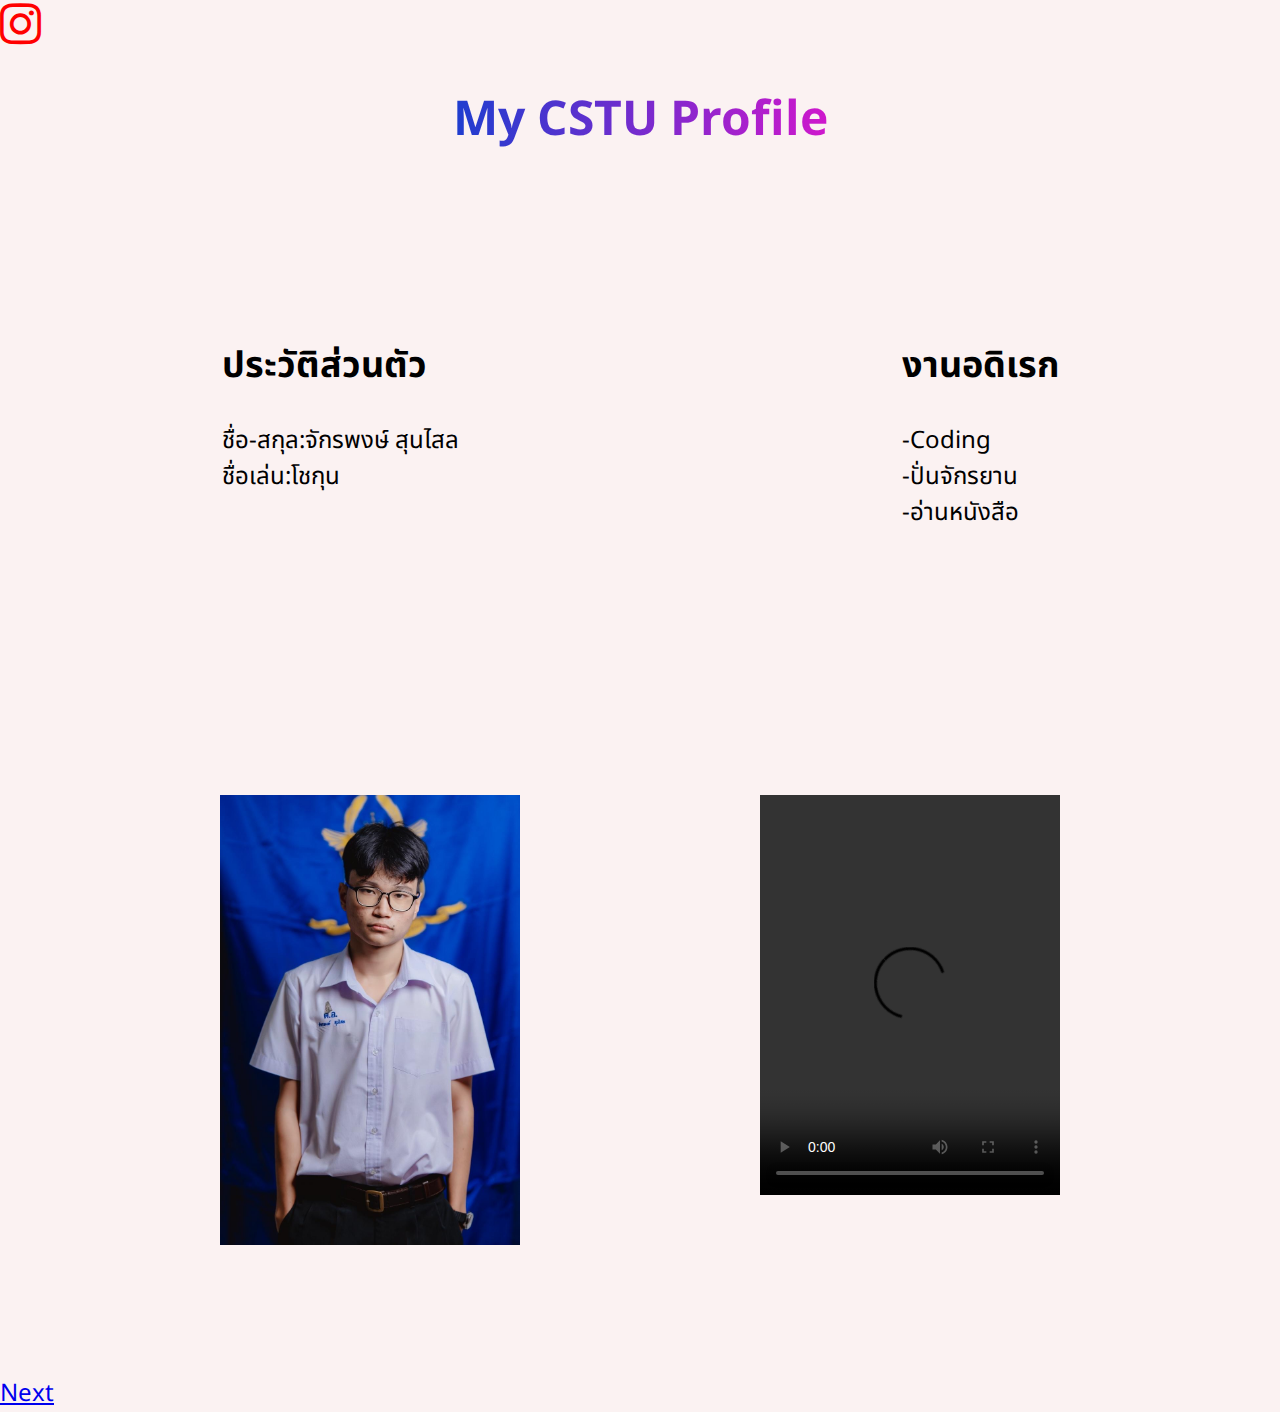
==== index.html @ 7c0a4682 "fix all file" ====
<!DOCTYPE html>
<html lang="en">
<head>
    <meta charset="UTF-8">
    <meta name="viewport" content="width=device-width, initial-scale=1.0">
    <title>MyCSTU Profile</title>
    <link rel="stylesheet" href="mystyle1.css">
    <link rel="preconnect" href="https://fonts.googleapis.com">
    <link rel="preconnect" href="https://fonts.gstatic.com" crossorigin>
    <link href="https://fonts.googleapis.com/css2?family=Noto+Sans+Thai:wght@100..900&display=swap" rel="stylesheet">
    <link rel="stylesheet" href="https://cdnjs.cloudflare.com/ajax/libs/font-awesome/4.7.0/css/font-awesome.min.css">
</head>
<body>
    <div class="link">
        <a href="https://www.instagram.com/chx_k_n/"><i class="fa fa-instagram" style="font-size:48px;color:red"></i></a>
    </div>
    <header class="header1">
        
        <div>
            <h1 class="bh">My CSTU Profile</h1>
        </div>
    </header>
    <div class="container1">
        <div class="personal" id="fp">
            <div>
                <h2>ประวัติส่วนตัว</h2>
            </div>
            <div id="p1">
                <p>
                ชื่อ-สกุล:จักรพงษ์ สุนไสล<br>
                ชื่อเล่น:โชกุน<br>
                </p>
            </div>
        </div>
        <div class="personal" id="sp">
            <div>
                <h2>งานอดิเรก</h2>
            </div>
            <div id="p2">
                <p>
                    -Coding<br>
                    -ปั่นจักรยาน<br>
                    -อ่านหนังสือ
                </p>
            </div>
        </div>
    </div>     
    <div class="container2">
        <div class="img">
            <img src="resources/mypic.jpeg" width="300px" height="450px">
        </div>
        <div class="vdo">
            <video width="300px" height="400px" controls>
                <source src="resources/myvdo.mp4">
            </video>
        </div>
    </div>
        <a href="myjourney.html"  class="bt1"target="_blank">Next</a>
</body>
</html>
---- mystyle1.css ----
body{
    margin: 0;
    padding: 0;
    font-size: x-large;
    background:rgb(251,242,242);
    color: white;
    font-family: "Noto Sans Thai", sans-serif;

}
.header1{
    display: flex;
    flex-direction: row;
    justify-content: center;
}
h1{
    background: #1E3ECF;
    background: linear-gradient(to right, #1E3ECF 0%, #CF18CC 100%);
    -webkit-background-clip: text;
    -webkit-text-fill-color: transparent;
}

.container1{
   display: flex;
   flex-direction: row;
   justify-content: space-around;
}
.personal{
    padding: 5em;
}
#fp{
   color: black;
}
#sp{
    color: black;
    
}
.container2{
    display: flex;
    flex-direction: row;
    justify-content:center;
 }
 .img{
    margin: 5em;
 }
 .vdo{
    margin: 5em;
 }
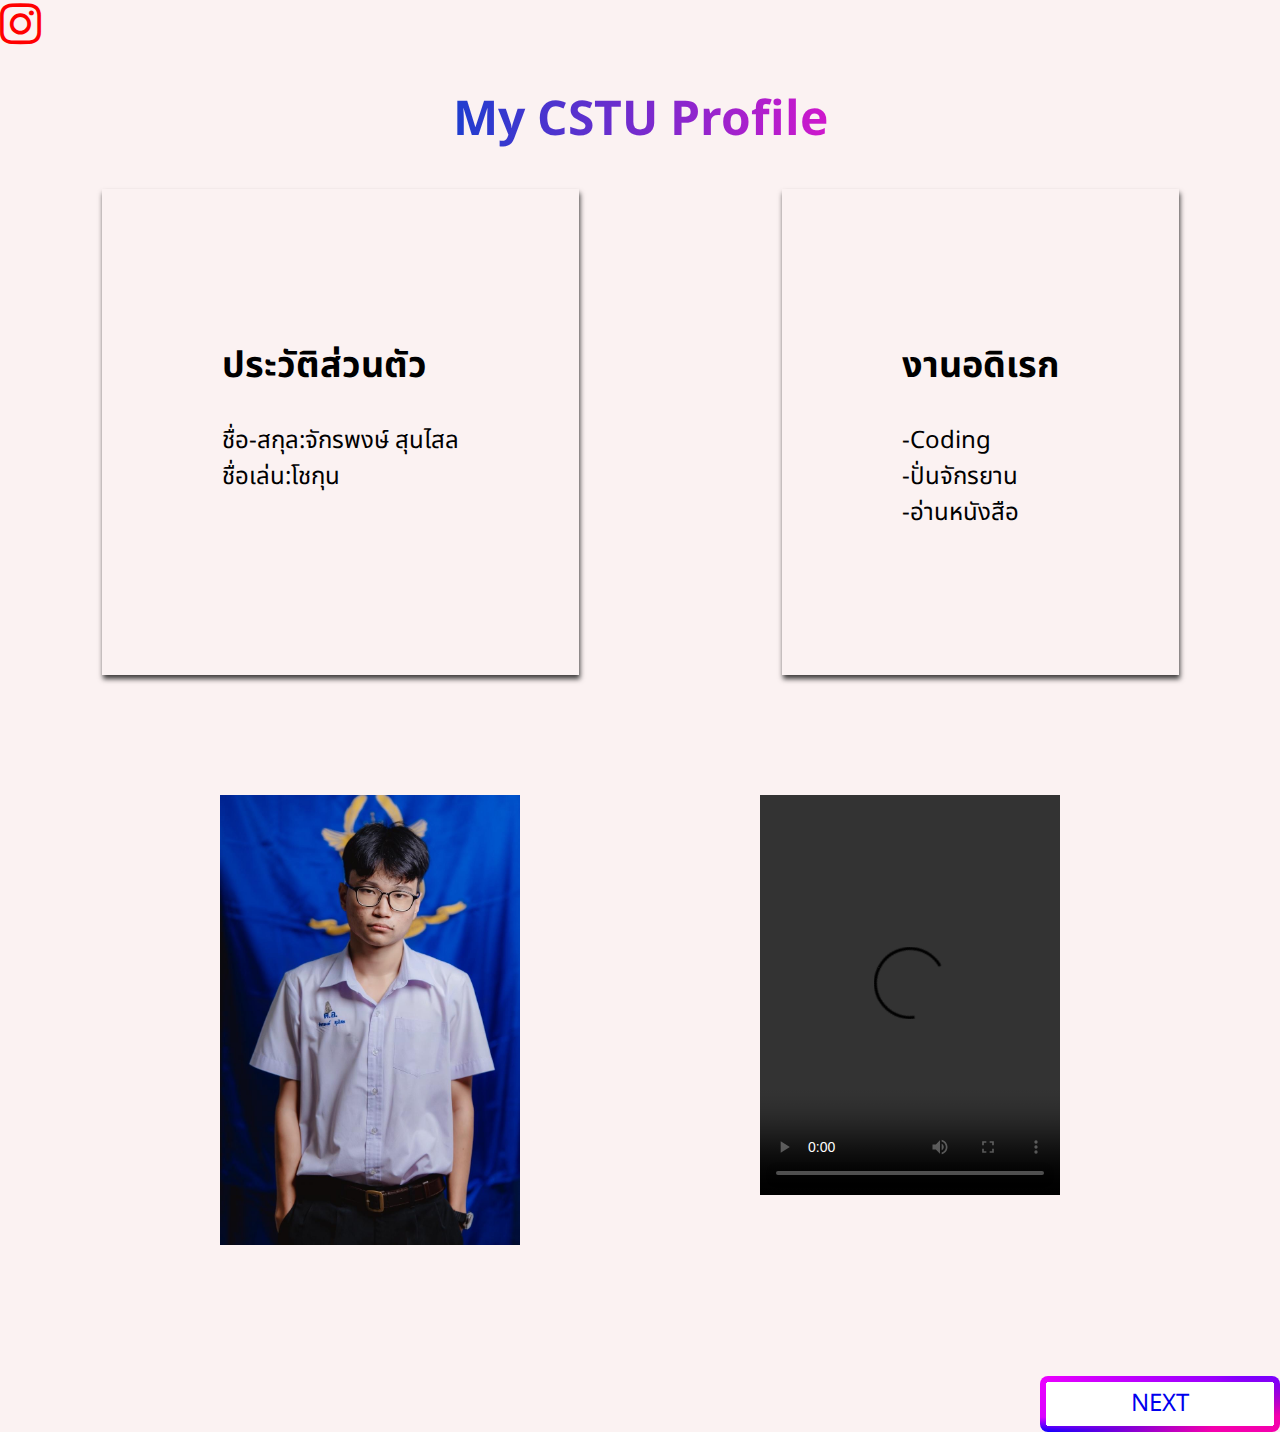
==== commit 6ceffd30: "finished index" ====
--- a/index.html
+++ b/index.html
@@ -55,6 +55,11 @@
             </video>
         </div>
     </div>
-        <a href="myjourney.html"  class="bt1"target="_blank">Next</a>
+    
+        <a href="myjourney.html"  class="bt1"target="_blank">
+            <div class="bin">
+                NEXT
+            </div>
+        </a>
 </body>
 </html>--- a/mystyle1.css
+++ b/mystyle1.css
@@ -29,9 +29,15 @@
 }
 #fp{
    color: black;
+   box-shadow: 1px 4px 5px 0px rgba(0,0,0,0.75);
+-webkit-box-shadow: 1px 4px 5px 0px rgba(0,0,0,0.75);
+-moz-box-shadow: 1px 4px 5px 0px rgba(0,0,0,0.75);
 }
 #sp{
     color: black;
+    box-shadow: 1px 4px 5px 0px rgba(0,0,0,0.75);
+-webkit-box-shadow: 1px 4px 5px 0px rgba(0,0,0,0.75);
+-moz-box-shadow: 1px 4px 5px 0px rgba(0,0,0,0.75);
     
 }
 .container2{
@@ -45,5 +51,44 @@
  .vdo{
     margin: 5em;
  }
+ .button{
+    width: 10%;
+    text-align: center;
+    float: right;
+    border-radius: 86px 86px 86px 86px;
+-webkit-border-radius: 86px 86px 86px 86px;
+-moz-border-radius: 86px 86px 86px 86px;
+    
+ }
+ .bt1{
+    text-decoration: none;
+ }
+ .bt1{
+
+    background: radial-gradient(circle at 100% 100%, #ffffff 0, #ffffff 2px, transparent 2px) 0% 0%/8px 8px no-repeat,
+            radial-gradient(circle at 0 100%, #ffffff 0, #ffffff 2px, transparent 2px) 100% 0%/8px 8px no-repeat,
+            radial-gradient(circle at 100% 0, #ffffff 0, #ffffff 2px, transparent 2px) 0% 100%/8px 8px no-repeat,
+            radial-gradient(circle at 0 0, #ffffff 0, #ffffff 2px, transparent 2px) 100% 100%/8px 8px no-repeat,
+            linear-gradient(#ffffff, #ffffff) 50% 50%/calc(100% - 12px) calc(100% - 16px) no-repeat,
+            linear-gradient(#ffffff, #ffffff) 50% 50%/calc(100% - 16px) calc(100% - 12px) no-repeat,
+            radial-gradient(at 100% 100%, #f400ad 20%, transparent 70%),
+            radial-gradient(at 100% 0%, #7e00ff 0%, transparent 70%),
+            radial-gradient(at 0% 0%, #ec00ff 0%, rgba(236, 0, 255, 0.922) 52%, transparent 70%),
+            #1000ff;
+border-radius: 8px;
+padding: 10px;
+box-sizing: border-box;
+}
+.bt1{
+   float: right;
+   width: 10em;
+   text-align: center;
+}
+.bt1:hover{
+   box-shadow: -1px 1px 5px 7px rgba(0,0,0,1);
+-webkit-box-shadow: -1px 1px 5px 7px rgba(0,0,0,1);
+-moz-box-shadow: -1px 1px 5px 7px rgba(0,0,0,1);
+}
+ 
 
  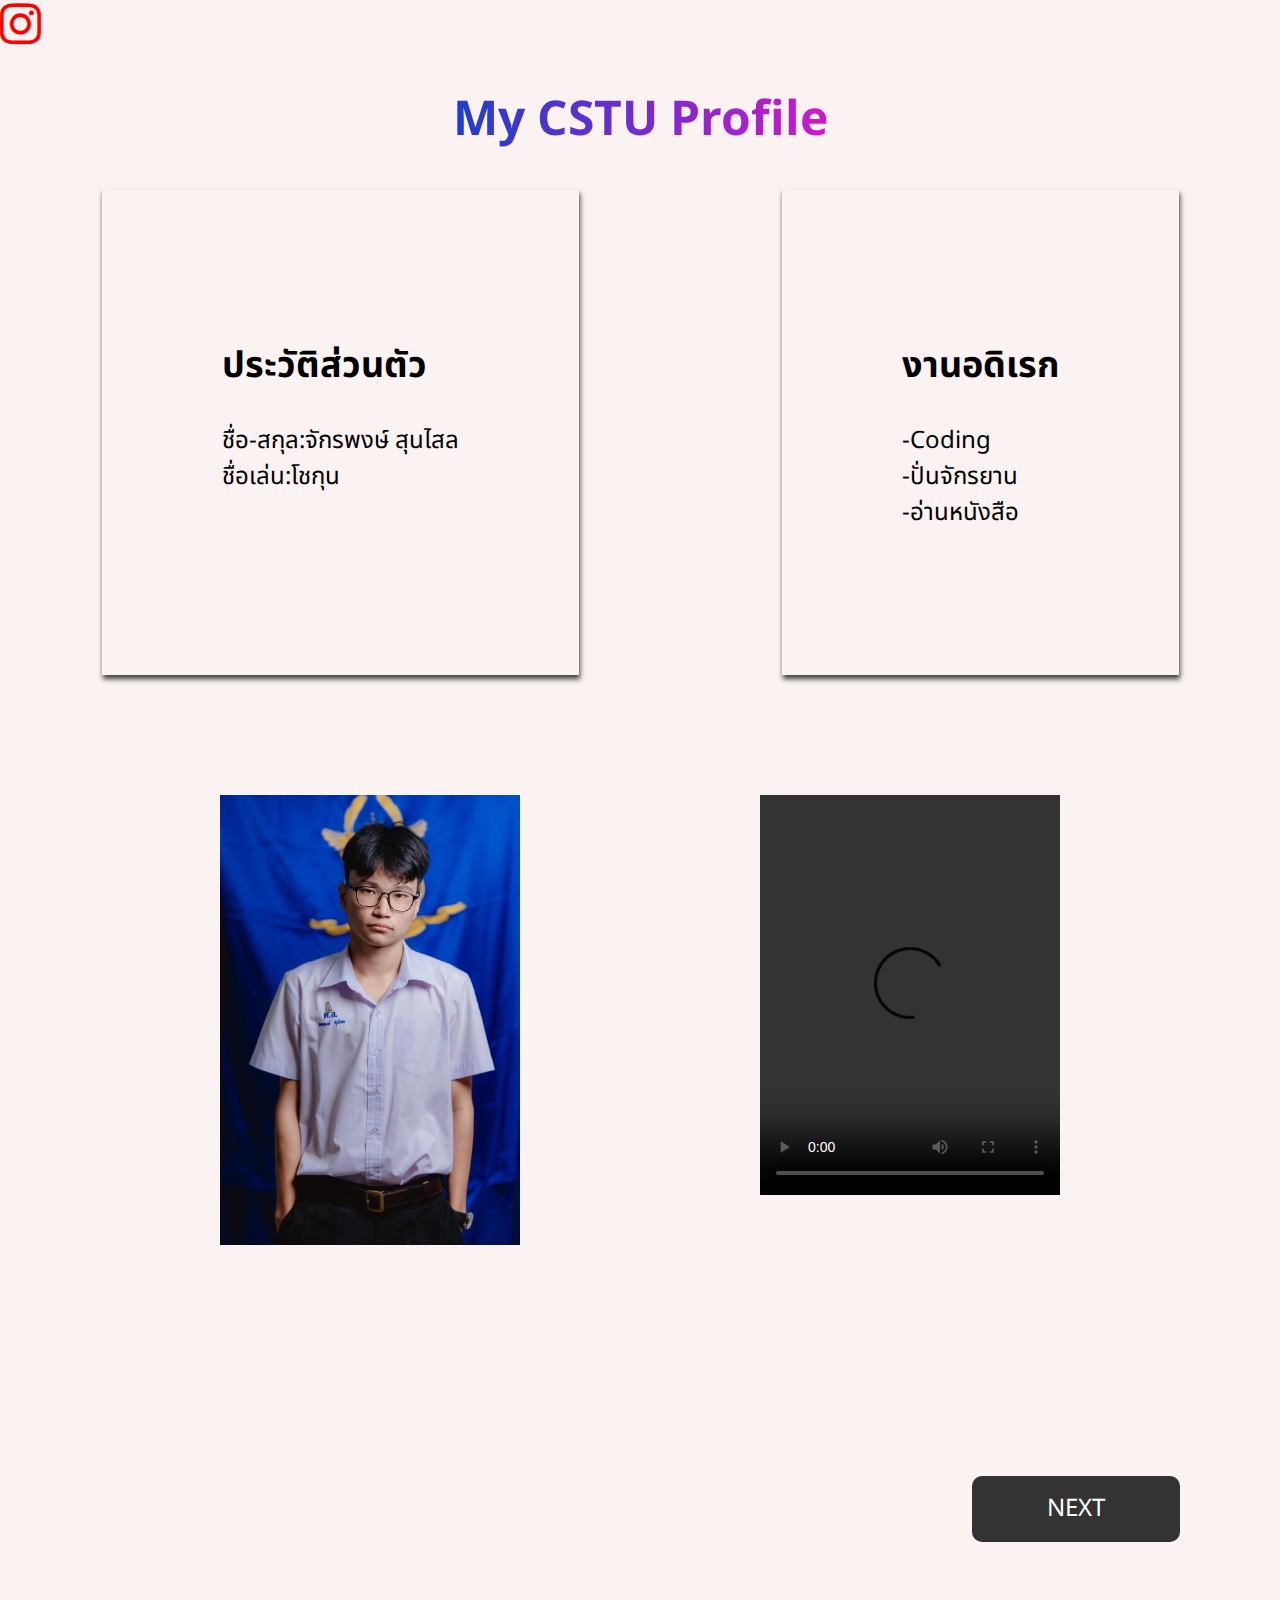
==== commit 7d8e9dc0: "fix all file except responsive" ====
--- a/index.html
+++ b/index.html
@@ -15,7 +15,6 @@
         <a href="https://www.instagram.com/chx_k_n/"><i class="fa fa-instagram" style="font-size:48px;color:red"></i></a>
     </div>
     <header class="header1">
-        
         <div>
             <h1 class="bh">My CSTU Profile</h1>
         </div>
--- a/mystyle1.css
+++ b/mystyle1.css
@@ -1,4 +1,5 @@
 body{
+   box-sizing: border-box;
     margin: 0;
     padding: 0;
     font-size: x-large;
@@ -58,37 +59,75 @@
     border-radius: 86px 86px 86px 86px;
 -webkit-border-radius: 86px 86px 86px 86px;
 -moz-border-radius: 86px 86px 86px 86px;
-    
  }
- .bt1{
-    text-decoration: none;
+.bin{  
+   float: right;
+   text-align: center;
+   width: 10%;
+   text-decoration: none;
+   margin: 100px;
+   padding: 15px 40px;
+   border: none;
+   outline: none;
+   color: #FFF;
+   cursor: pointer;
+   position: relative;
+   z-index: 0;
+   border-radius: 12px;
  }
- .bt1{
+ .bin::after {
+   content: "";
+   z-index: -1;
+   position: absolute;
+   width: 100%;
+   height: 100%;
+   background-color: #333;
+   left: 0;
+   top: 0;
+   border-radius: 10px;
+ }
+ /* glow */
+ .bin::before {
+   content: "";
+   background: linear-gradient(
+     45deg,
+     #FF0000, #FF7300, #FFFB00, #48FF00,
+     #00FFD5, #002BFF, #FF00C8, #FF0000
+   );
+   position: absolute;
+   top: -2px;
+   left: -2px;
+   background-size: 600%;
+   z-index: -1;
+   width: calc(100% + 4px);
+   height:  calc(100% + 4px);
+   filter: blur(8px);
+   animation: glowing 20s linear infinite;
+   transition: opacity .3s ease-in-out;
+   border-radius: 10px;
+   opacity: 0;
+ }
 
-    background: radial-gradient(circle at 100% 100%, #ffffff 0, #ffffff 2px, transparent 2px) 0% 0%/8px 8px no-repeat,
-            radial-gradient(circle at 0 100%, #ffffff 0, #ffffff 2px, transparent 2px) 100% 0%/8px 8px no-repeat,
-            radial-gradient(circle at 100% 0, #ffffff 0, #ffffff 2px, transparent 2px) 0% 100%/8px 8px no-repeat,
-            radial-gradient(circle at 0 0, #ffffff 0, #ffffff 2px, transparent 2px) 100% 100%/8px 8px no-repeat,
-            linear-gradient(#ffffff, #ffffff) 50% 50%/calc(100% - 12px) calc(100% - 16px) no-repeat,
-            linear-gradient(#ffffff, #ffffff) 50% 50%/calc(100% - 16px) calc(100% - 12px) no-repeat,
-            radial-gradient(at 100% 100%, #f400ad 20%, transparent 70%),
-            radial-gradient(at 100% 0%, #7e00ff 0%, transparent 70%),
-            radial-gradient(at 0% 0%, #ec00ff 0%, rgba(236, 0, 255, 0.922) 52%, transparent 70%),
-            #1000ff;
-border-radius: 8px;
-padding: 10px;
-box-sizing: border-box;
-}
-.bt1{
-   float: right;
-   width: 10em;
-   text-align: center;
-}
-.bt1:hover{
-   box-shadow: -1px 1px 5px 7px rgba(0,0,0,1);
--webkit-box-shadow: -1px 1px 5px 7px rgba(0,0,0,1);
--moz-box-shadow: -1px 1px 5px 7px rgba(0,0,0,1);
-}
+
+ @keyframes glowing {
+   0% {background-position: 0 0;}
+   50% {background-position: 400% 0;}
+   100% {background-position: 0 0;}
+ }
+ 
+ /* hover */
+ .bin:hover::before {
+   opacity: 1;
+ }
+ 
+ .bin:active:after {
+   background: transparent;
+ }
+ 
+ .bin:active {
+   color: #000;
+   font-weight: bold;
+ }
  
 
  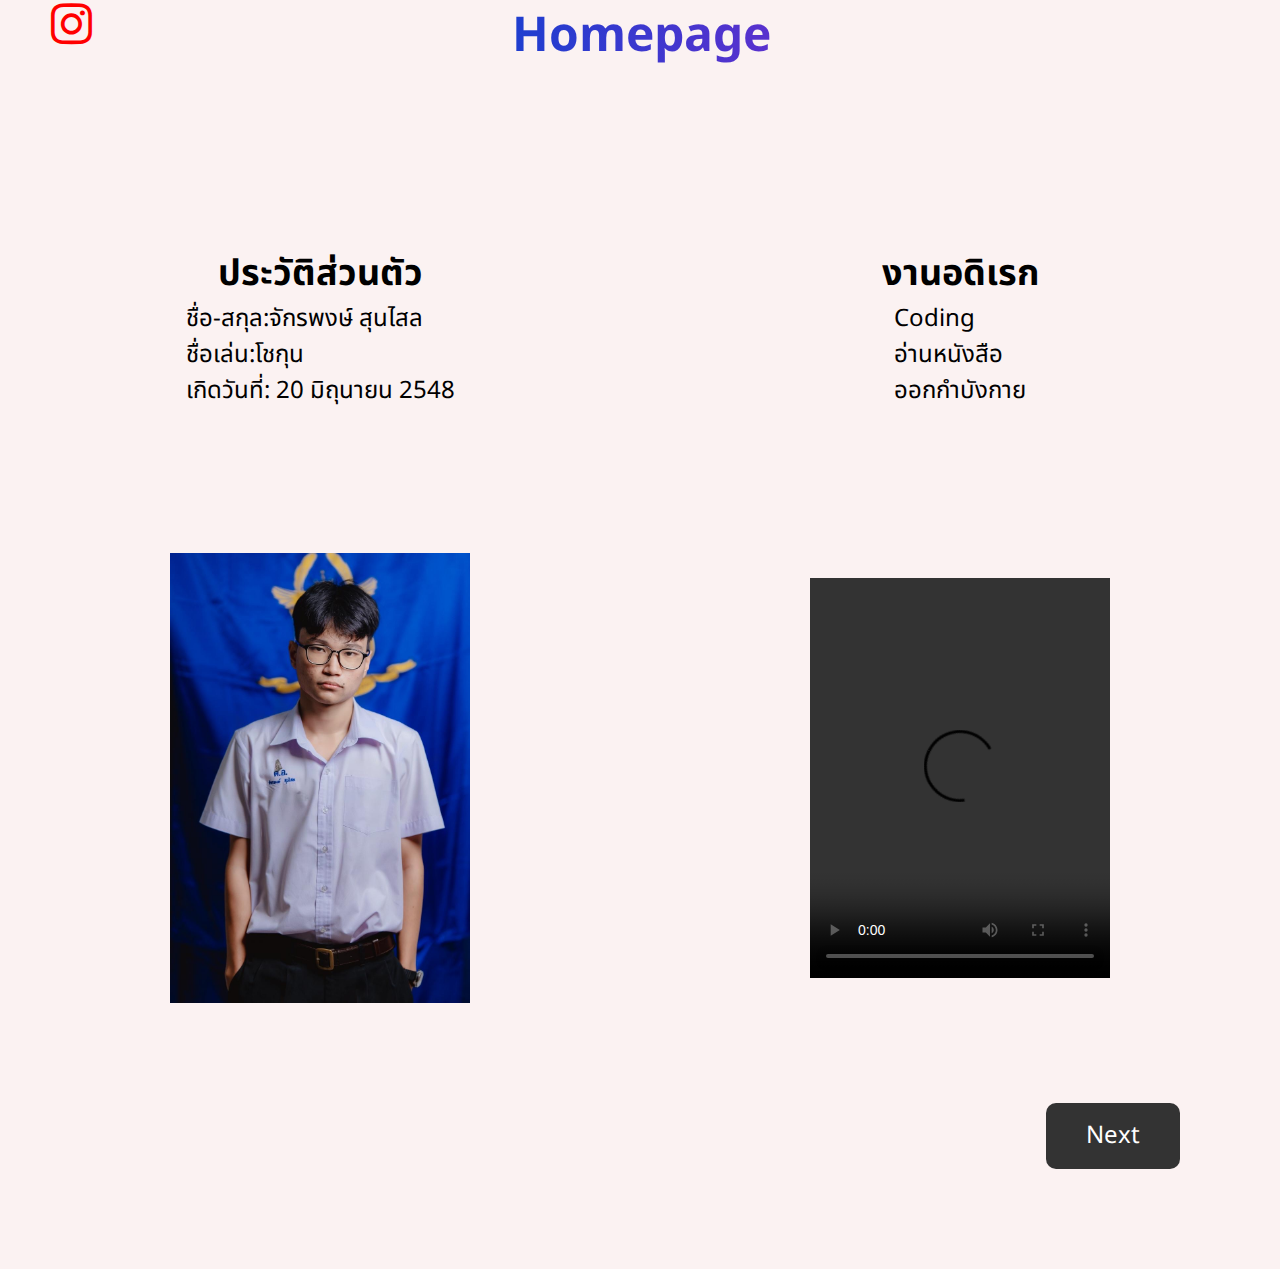
==== commit aebf3a21: "fix all flie except responsive" ====
--- a/index.html
+++ b/index.html
@@ -11,54 +11,56 @@
     <link rel="stylesheet" href="https://cdnjs.cloudflare.com/ajax/libs/font-awesome/4.7.0/css/font-awesome.min.css">
 </head>
 <body>
-    <div class="link">
-        <a href="https://www.instagram.com/chx_k_n/"><i class="fa fa-instagram" style="font-size:48px;color:red"></i></a>
-    </div>
-    <header class="header1">
-        <div>
-            <h1 class="bh">My CSTU Profile</h1>
+    
+    <header>
+        <div class="lh">
+            <div class="ig">
+                <a href="https://www.instagram.com/chx_k_n/" ><i class="fa fa-instagram" style="font-size:48px;color:red"></i></a>
+            </div>
         </div>
+        <div class="ht"><h1>Homepage</h1></div>
     </header>
-    <div class="container1">
-        <div class="personal" id="fp">
+    <content>
+        <div class="con1">
             <div>
                 <h2>ประวัติส่วนตัว</h2>
             </div>
-            <div id="p1">
-                <p>
-                ชื่อ-สกุล:จักรพงษ์ สุนไสล<br>
-                ชื่อเล่น:โชกุน<br>
-                </p>
-            </div>
+            <diV>
+                <ul style="list-style-type:none;">
+                    <li>ชื่อ-สกุล:จักรพงษ์ สุนไสล</li>
+                    <li>ชื่อเล่น:โชกุน</li>
+                    <li>เกิดวันที่: 20 มิถุนายน 2548</li>
+                </ul>
+            </diV>
         </div>
-        <div class="personal" id="sp">
+        <div class="con2">
             <div>
                 <h2>งานอดิเรก</h2>
             </div>
-            <div id="p2">
-                <p>
-                    -Coding<br>
-                    -ปั่นจักรยาน<br>
-                    -อ่านหนังสือ
-                </p>
+            <div>
+                <ul style="list-style-type:none;">
+                    <li>Coding</li>
+                    <li>อ่านหนังสือ</li>
+                    <li>ออกกำบังกาย</li>
+                </ul>
             </div>
         </div>
-    </div>     
-    <div class="container2">
-        <div class="img">
+        <div class="p1">
             <img src="resources/mypic.jpeg" width="300px" height="450px">
         </div>
-        <div class="vdo">
+        <div class="p2">
             <video width="300px" height="400px" controls>
                 <source src="resources/myvdo.mp4">
             </video>
         </div>
-    </div>
+    </content>
+    <footer>
+        <div class="button">
+            <a href="myjourney.html" class="b1">Next</a>
+        </div>
+    </footer>
+   
     
-        <a href="myjourney.html"  class="bt1"target="_blank">
-            <div class="bin">
-                NEXT
-            </div>
-        </a>
+    
 </body>
 </html>--- a/mystyle1.css
+++ b/mystyle1.css
@@ -1,133 +1,129 @@
 body{
-   box-sizing: border-box;
-    margin: 0;
-    padding: 0;
     font-size: x-large;
     background:rgb(251,242,242);
-    color: white;
+    color: rgb(0, 0, 0);
     font-family: "Noto Sans Thai", sans-serif;
-
 }
-.header1{
-    display: flex;
-    flex-direction: row;
-    justify-content: center;
+*{
+  margin: 0;
+  padding: 0;
+  box-sizing: border-box;
 }
-h1{
+header{
+  width: 100%;
+  display: flex;
+  flex-direction: row;
+  justify-content: center;
+}
+.ht{
+  width: 60%;
+  text-align: center;
     background: #1E3ECF;
     background: linear-gradient(to right, #1E3ECF 0%, #CF18CC 100%);
-    -webkit-background-clip: text;
+    -webkit-background-clip:text;
     -webkit-text-fill-color: transparent;
+    display: flex;
+  flex-direction: row;
+  justify-content: start;
+}
+.lh{
+  width: 40%;
+  display: flex;
+  flex-direction: row;
+  justify-content: start;
+}
+content{
+  display:grid;
+  grid-template-columns: 1fr 1fr ;
+  grid-template-rows: 1fr 1fr;
+  
+}
+.con1,.con2,.p1,.p2{
+  display: flex;
+  flex-direction: column;
+  justify-content: center;
+  align-items: center;
 }
 
-.container1{
-   display: flex;
-   flex-direction: row;
-   justify-content: space-around;
+
+a[href="myjourney.html"]:hover{
+  box-shadow: -1px 0px 5px 2px rgba(0,0,0,1);
+-webkit-box-shadow: -1px 0px 5px 2px rgba(0,0,0,1);
+-moz-box-shadow: -1px 0px 5px 2px rgba(0,0,0,1);
 }
-.personal{
-    padding: 5em;
+
+a[href="myjourney.html"]{  text-decoration: none;
+  margin: 100px;
+  padding: 15px 40px;
+  border: none;
+  outline: none;
+  color: #FFF;
+  cursor: pointer;
+  position: relative;
+  z-index: 0;
+  border-radius: 12px;
 }
-#fp{
-   color: black;
-   box-shadow: 1px 4px 5px 0px rgba(0,0,0,0.75);
--webkit-box-shadow: 1px 4px 5px 0px rgba(0,0,0,0.75);
--moz-box-shadow: 1px 4px 5px 0px rgba(0,0,0,0.75);
+a[href="myjourney.html"]::after {
+  content: "";
+  z-index: -1;
+  position: absolute;
+  width: 100%;
+  height: 100%;
+  background-color: #333;
+  left: 0;
+  top: 0;
+  border-radius: 10px;
 }
-#sp{
-    color: black;
-    box-shadow: 1px 4px 5px 0px rgba(0,0,0,0.75);
--webkit-box-shadow: 1px 4px 5px 0px rgba(0,0,0,0.75);
--moz-box-shadow: 1px 4px 5px 0px rgba(0,0,0,0.75);
-    
+/* glow */
+a[href="myjourney.html"]::before {
+  content: "";
+  background: linear-gradient(
+    45deg,
+    #FF0000, #FF7300, #FFFB00, #48FF00,
+    #00FFD5, #002BFF, #FF00C8, #FF0000
+  );
+  position: absolute;
+  top: -2px;
+  left: -2px;
+  background-size: 600%;
+  z-index: -1;
+  width: calc(100% + 4px);
+  height:  calc(100% + 4px);
+  filter: blur(8px);
+  animation: glowing 20s linear infinite;
+  transition: opacity .3s ease-in-out;
+  border-radius: 10px;
+  opacity: 0;
 }
-.container2{
-    display: flex;
-    flex-direction: row;
-    justify-content:center;
- }
- .img{
-    margin: 5em;
- }
- .vdo{
-    margin: 5em;
- }
- .button{
-    width: 10%;
-    text-align: center;
-    float: right;
-    border-radius: 86px 86px 86px 86px;
--webkit-border-radius: 86px 86px 86px 86px;
--moz-border-radius: 86px 86px 86px 86px;
- }
-.bin{  
-   float: right;
-   text-align: center;
-   width: 10%;
-   text-decoration: none;
-   margin: 100px;
-   padding: 15px 40px;
-   border: none;
-   outline: none;
-   color: #FFF;
-   cursor: pointer;
-   position: relative;
-   z-index: 0;
-   border-radius: 12px;
- }
- .bin::after {
-   content: "";
-   z-index: -1;
-   position: absolute;
-   width: 100%;
-   height: 100%;
-   background-color: #333;
-   left: 0;
-   top: 0;
-   border-radius: 10px;
- }
- /* glow */
- .bin::before {
-   content: "";
-   background: linear-gradient(
-     45deg,
-     #FF0000, #FF7300, #FFFB00, #48FF00,
-     #00FFD5, #002BFF, #FF00C8, #FF0000
-   );
-   position: absolute;
-   top: -2px;
-   left: -2px;
-   background-size: 600%;
-   z-index: -1;
-   width: calc(100% + 4px);
-   height:  calc(100% + 4px);
-   filter: blur(8px);
-   animation: glowing 20s linear infinite;
-   transition: opacity .3s ease-in-out;
-   border-radius: 10px;
-   opacity: 0;
- }
 
 
- @keyframes glowing {
-   0% {background-position: 0 0;}
-   50% {background-position: 400% 0;}
-   100% {background-position: 0 0;}
- }
- 
- /* hover */
- .bin:hover::before {
-   opacity: 1;
- }
- 
- .bin:active:after {
-   background: transparent;
- }
- 
- .bin:active {
-   color: #000;
-   font-weight: bold;
- }
- 
+@keyframes glowing {
+  0% {background-position: 0 0;}
+  50% {background-position: 400% 0;}
+  100% {background-position: 0 0;}
+}
 
- +/* hover */
+a[href="myjourney.html"]:hover::before {
+  opacity: 1;
+}
+
+a[href="myjourney.html"]:active:after {
+  background: transparent;
+}
+
+a[href="myjourney.html"]:active {
+  color: #000;
+  font-weight: bold;
+}
+
+.button{
+  display: flex;
+  flex-direction: row;
+  justify-content: end;
+}
+
+.ig{
+  padding: 0 10% 10% 10% ;
+}
+
